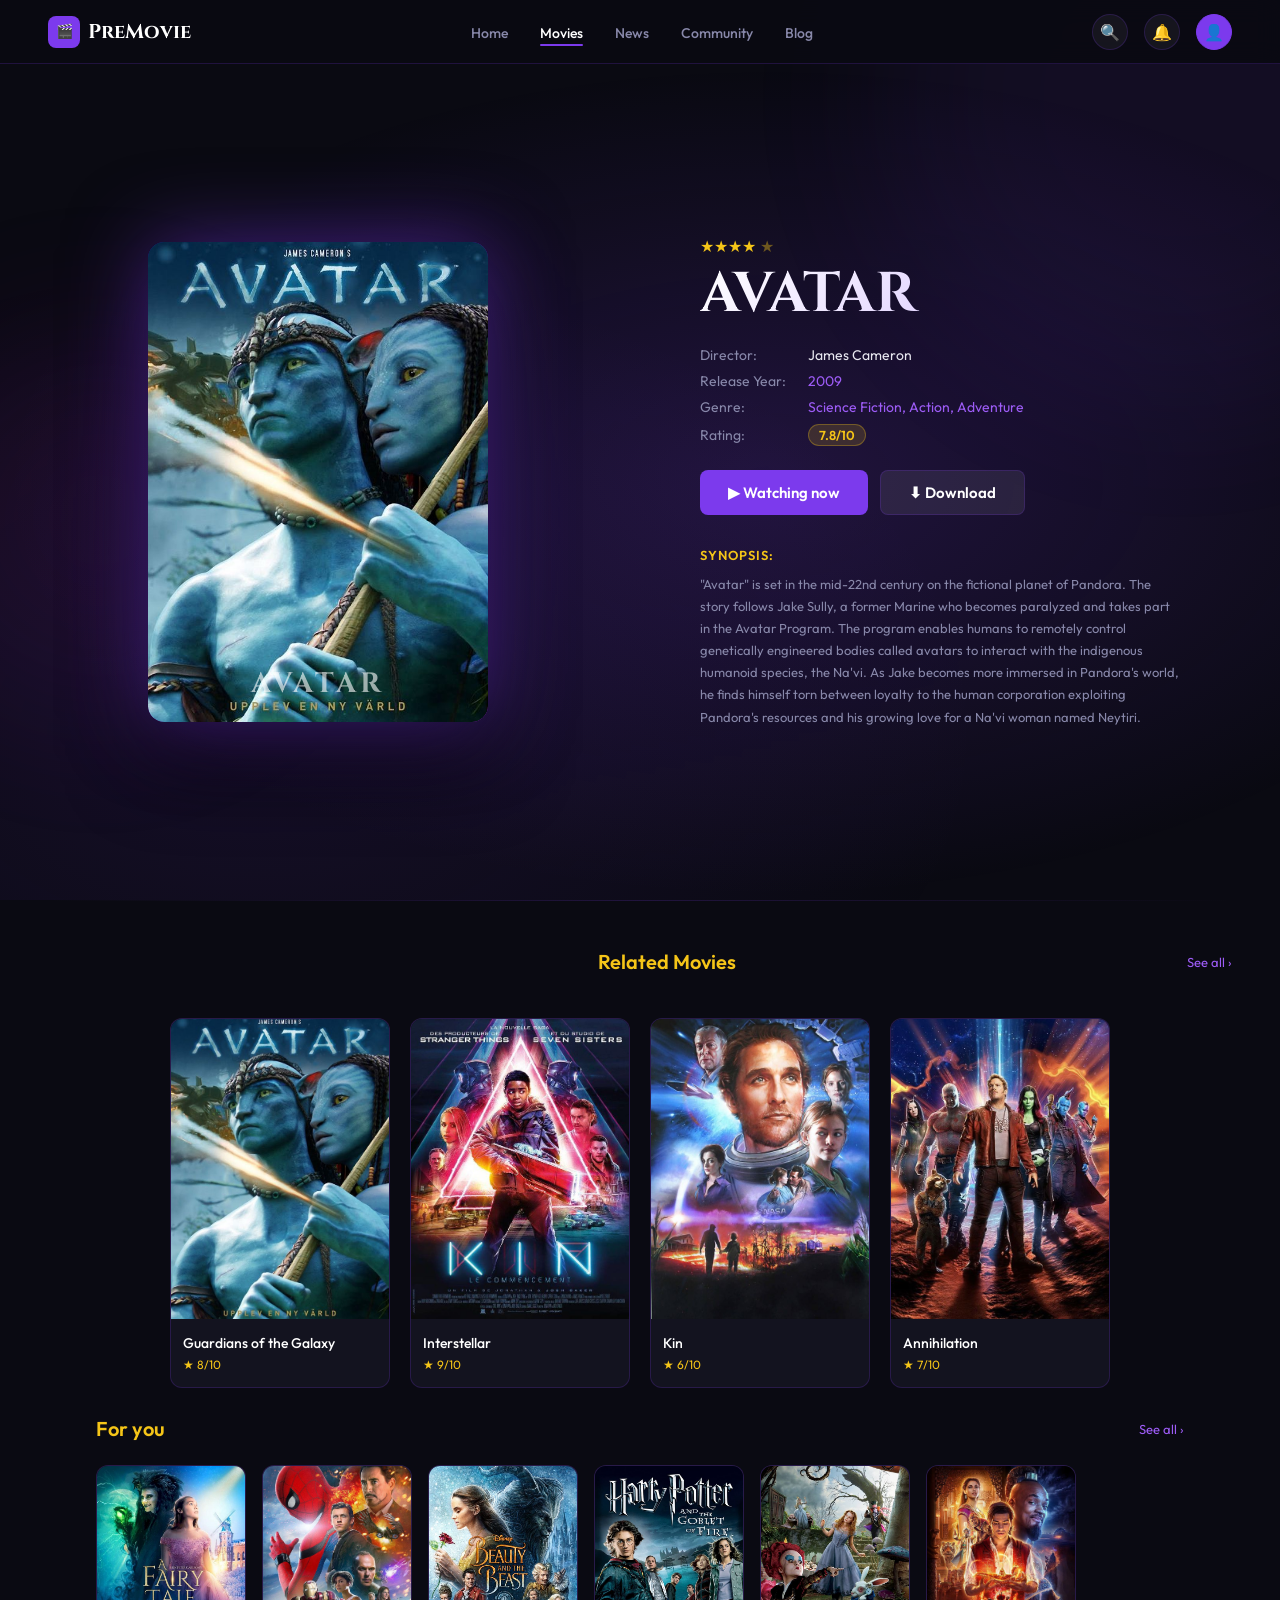
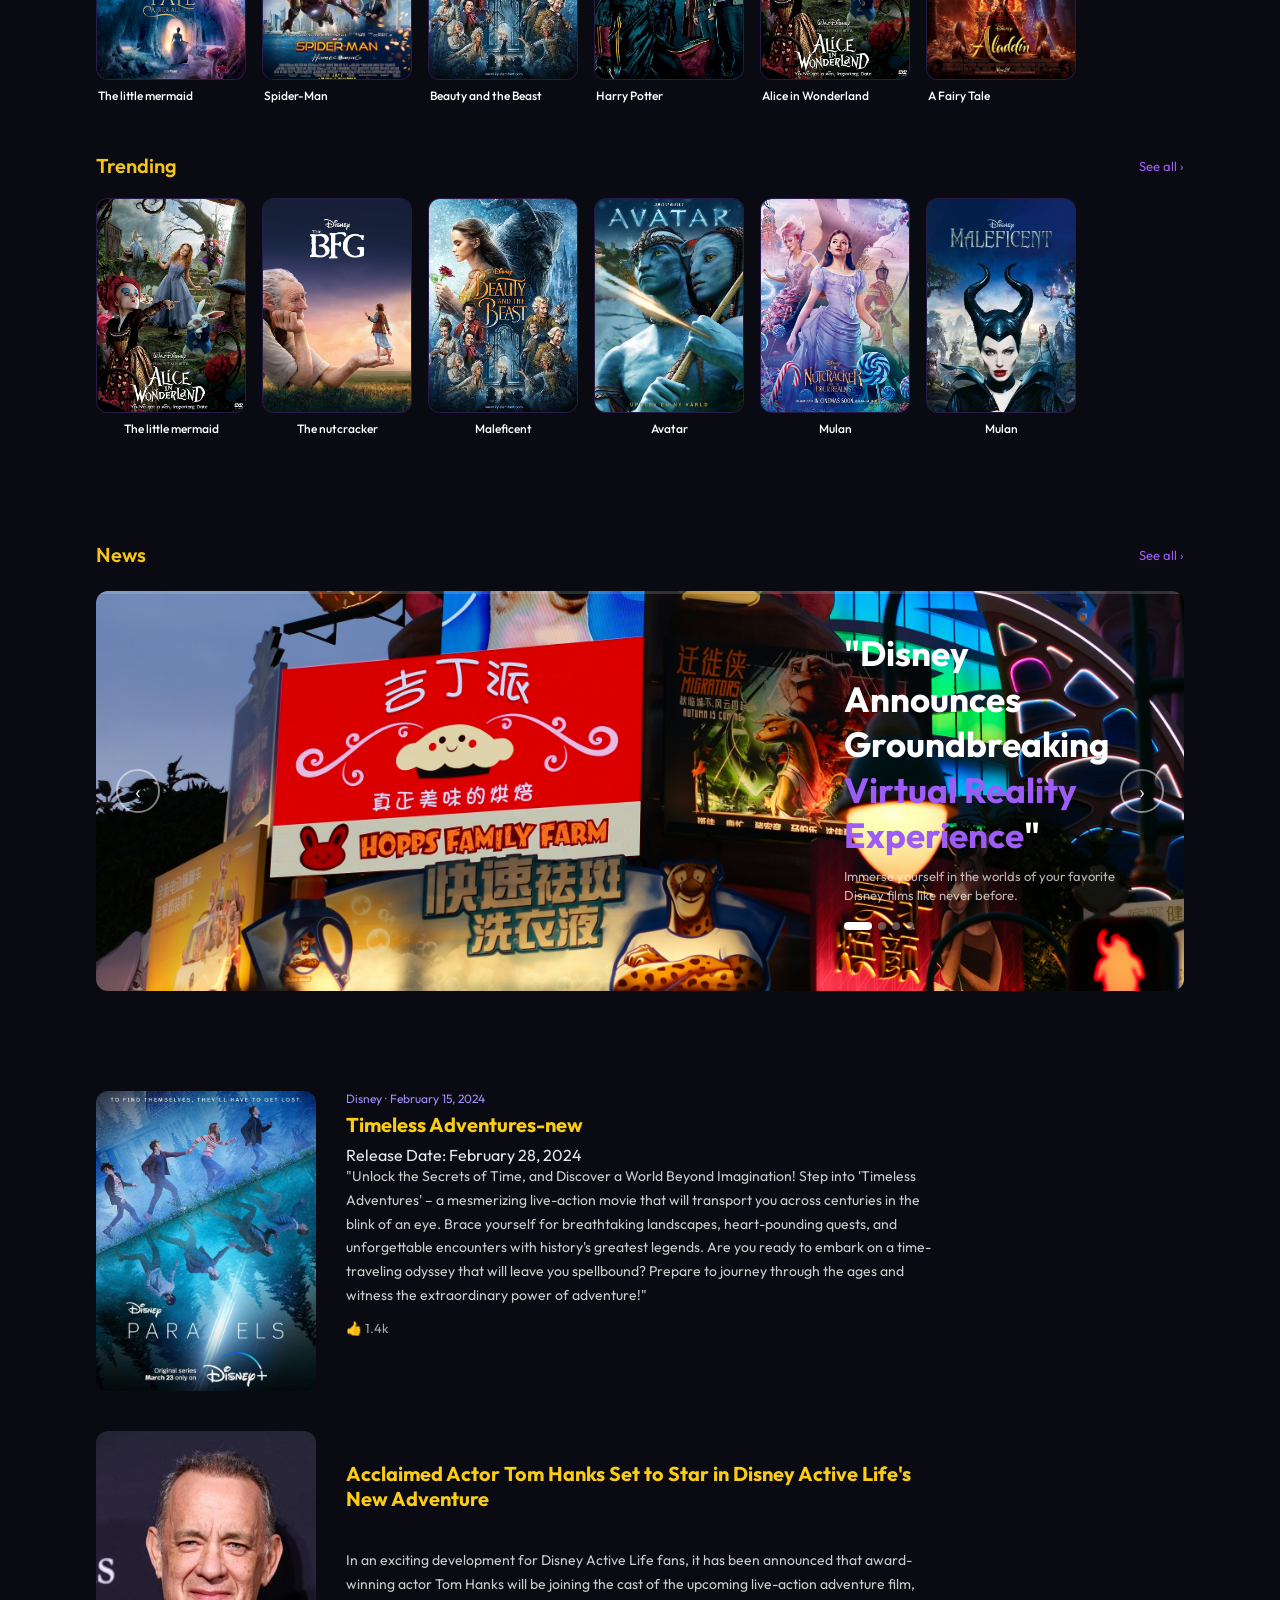
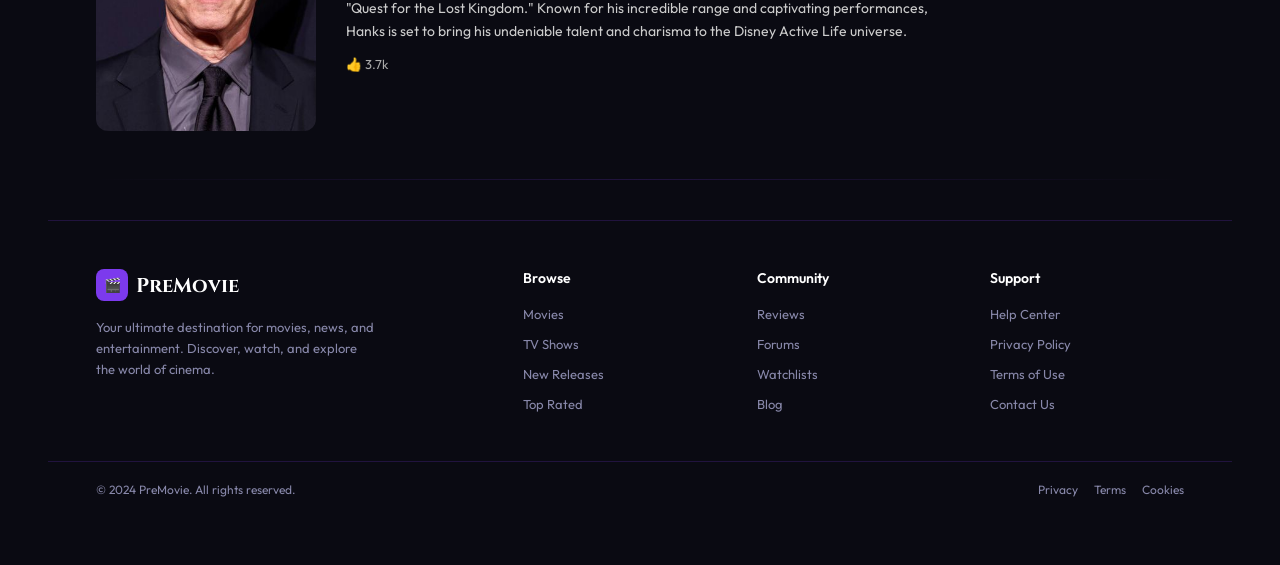
==== index.html @ 72726ec7 "Add files via upload" ====
<!DOCTYPE html>
<html lang="en" dir="ltr">
<head>
    <meta charset="UTF-8">
    <meta name="viewport" content="width=device-width, initial-scale=1.0">
    <title>PreMovie</title>
    <link href="https://fonts.googleapis.com/css2?family=Cinzel:wght@400;600;700&family=Outfit:wght@300;400;500;600;700&display=swap" rel="stylesheet">
    <link rel="stylesheet" href="style.css">
    <link rel="stylesheet" href="movies-features.css">
    <link rel="stylesheet" href="news-slider.css">
</head>
<body>

<div class="bg-orb orb1"></div>
<div class="bg-orb orb2"></div>

<nav>
  <div class="nav-logo">
    <span>🎬</span> PreMovie
  </div>
  <ul class="nav-links">
    <li><a href="home.html">Home</a></li>
    <li><a href="#movies" class="active">Movies</a></li>
    <li><a href="#news">News</a></li>
    <li><a href="feedback.html">Community</a></li>
    <li><a href="analysis.html">Blog</a></li>
  </ul>
  <div class="nav-right">
    <div class="nav-icon">🔍</div>
    <div class="nav-icon">🔔</div>
    <div class="nav-icon" style="background: var(--purple); border-color: var(--purple);">👤</div>
  </div>
</nav>

<section class="hero fade-in" style="position:relative;z-index:1;">
  <div class="hero-poster">
    <div class="hero-poster-placeholder c1"><img src="img/9ab50a8d55f47ab21dbba4a57253d86739e1adcd.png" alt=""></div>
  </div>
  <div class="hero-info">
    <div class="hero-badge">
      <span class="star">★★★★</span><span class="star" style="opacity:0.4">★</span>
    </div>
    <h1 class="hero-title">AVATAR</h1>
    <div class="hero-meta">
      <div class="meta-row">
        <span class="meta-label">Director:</span>
        <span class="meta-value">James Cameron</span>
      </div>
      <div class="meta-row">
        <span class="meta-label">Release Year:</span>
        <span class="meta-value purple">2009</span>
      </div>
      <div class="meta-row">
        <span class="meta-label">Genre:</span>
        <span class="meta-value purple">Science Fiction, Action, Adventure</span>
      </div>
      <div class="meta-row">
        <span class="meta-label">Rating:</span>
        <span class="rating-badge">7.8/10</span>
      </div>
    </div>
    <div class="hero-btns">
      <button class="btn-primary">▶ Watching now</button>
      <button class="btn-secondary">⬇ Download</button>
    </div>
    <div class="synopsis-title">Synopsis:</div>
    <p class="synopsis-text">
      "Avatar" is set in the mid-22nd century on the fictional planet of Pandora. The story follows Jake Sully, a former Marine who becomes paralyzed and takes part in the Avatar Program. The program enables humans to remotely control genetically engineered bodies called avatars to interact with the indigenous humanoid species, the Na'vi. As Jake becomes more immersed in Pandora's world, he finds himself torn between loyalty to the human corporation exploiting Pandora's resources and his growing love for a Na'vi woman named Neytiri.
    </p>
  </div>
</section>

<div class="divider"></div>

<section>
  <div class="section-header">
    <span id="Related-Movies" class="section-title">Related Movies </span>
    <button class="section-more">See all ›</button>
  </div>
  <div class="related-grid">
    <div class="related-card">
      <div class="related-img"><img src="img/9ab50a8d55f47ab21dbba4a57253d86739e1adcd.png" alt="Guardians of the Galaxy"></div>
      <div class="related-info">
        <div class="related-title">Guardians of the Galaxy</div>
        <div class="related-rating">★ 8/10</div>
      </div>
    </div>
    <div class="related-card">
      <div class="related-img"><img src="img/5dd7d179c4892613f6f14f33fafb517d236cbc04.png" alt="Interstellar"></div>
      <div class="related-info">
        <div class="related-title">Interstellar</div>
        <div class="related-rating">★ 9/10</div>
      </div>
    </div>
    <div class="related-card">
      <div class="related-img"><img src="img/c1ec2921121d1d8e1489015a8e46f947be843d3f.png" alt="Kin"></div>
      <div class="related-info">
        <div class="related-title">Kin</div>
        <div class="related-rating">★ 6/10</div>
      </div>
    </div>
    <div class="related-card">
      <div class="related-img"><img src="img/f1bf13e0f73c4224011c5583d823ed44a7f5cdeb.png" alt="Annihilation"></div>
      <div class="related-info">
        <div class="related-title">Annihilation</div>
        <div class="related-rating">★ 7/10</div>
      </div>
    </div>
  </div>
  <section class="browse-section">
  <div class="section-header">
    <span class="section-title">For you</span>
    <button class="section-more">See all ›</button>
  </div>
  <div class="browse-scroll">
    <div class="browse-card">
      <div class="browse-card-img"><img src="img/1.png" alt="Aladdin"><button class="heart-btn">♡</button></div>
      <div class="browse-card-title">The little mermaid</div>
    </div>
    <div class="browse-card">
      <div class="browse-card-img"><img src="img/Spider-Man.png" alt="Spider-Man"><button class="heart-btn">♡</button></div>
      <div class="browse-card-title">Spider-Man</div>
    </div>
    <div class="browse-card">
      <div class="browse-card-img"><img src="img/8d07d74cfd17aa25ae8be3e7f942c3ca4953ad0a.png" alt="Beauty and the Beast"><button class="heart-btn">♡</button></div>
      <div class="browse-card-title">Beauty and the Beast</div>
    </div>
    <div class="browse-card">
      <div class="browse-card-img"><img src="img/Harry Potter.png" alt="Harry Potter"><button class="heart-btn">♡</button></div>
      <div class="browse-card-title">Harry Potter</div>
    </div>
    <div class="browse-card">
      <div class="browse-card-img"><img src="img/71aecd0272cf986ed2eb479b741e0f4abe1e6d1c.png" alt="Alice in Wonderland"><button class="heart-btn">♡</button></div>
      <div class="browse-card-title">Alice in Wonderland</div>
    </div>
    <div class="browse-card">
      <div class="browse-card-img"><img src="img/5.png" alt="A Fairy Tale"><button class="heart-btn">♡</button></div>
      <div class="browse-card-title">A Fairy Tale</div>
    </div>
  </div>
</section>

<!-- ===== TRENDING ===== -->
<section class="trending-section">
  <div class="trending-header">
    <h2 class="section-title">Trending</h2>
    <button class="section-more">See all ›</button>
  </div>
  <div class="movies-grid">
    <div class="movie-card">
      <div class="movie-card-img"><img src="img/71aecd0272cf986ed2eb479b741e0f4abe1e6d1c.png" alt=""><button class="heart-btn">♡</button></div>
      <div class="movie-card-title">The little mermaid</div>
    </div>
    <div class="movie-card">
      <div class="movie-card-img"><img src="img/2.png" alt=""><button class="heart-btn">♡</button></div>
      <div class="movie-card-title">The nutcracker</div>
    </div>
    <div class="movie-card">
      <div class="movie-card-img"><img src="img/8d07d74cfd17aa25ae8be3e7f942c3ca4953ad0a.png" alt=""><button class="heart-btn">♡</button></div>
      <div class="movie-card-title">Maleficent</div>
    </div>
    <div class="movie-card">
      <div class="movie-card-img"><img src="img/9ab50a8d55f47ab21dbba4a57253d86739e1adcd.png" alt=""><button class="heart-btn">♡</button></div>
      <div class="movie-card-title">Avatar</div>
    </div>
    <div class="movie-card">
      <div class="movie-card-img"><img src="img/3.png" alt=""><button class="heart-btn">♡</button></div>
      <div class="movie-card-title">Mulan</div>
    </div>
     <div class="movie-card">
      <div class="movie-card-img"><img src="img/4.png" alt=""><button class="heart-btn">♡</button></div>
      <div class="movie-card-title">Mulan</div>
    </div>
  </div>
</section>


<section id="news">
  <div class="section-header">
    <span class="section-title">News</span>
    <button class="section-more">See all ›</button>
  </div>

  <div class="news-hero">
    <div class="news-hero-bg"><img src="img/121.jpg" alt=""></div>
    <div class="news-hero-content">
      <h2>"Disney Announces Groundbreaking <span>Virtual Reality Experience</span>"</h2>
      <p style="font-size:13px;color:rgba(255,255,255,0.7);line-height:1.5;">Immerse yourself in the worlds of your favorite Disney films like never before.</p>
      <div class="news-dots">
        <div class="dot active"></div>
        <div class="dot"></div>
        <div class="dot"></div>
        <div class="dot"></div>
      </div>
    </div>
    <div class="news-arrow">›</div>
  </div>
  

<div class="news-list">

  <div class="news-item">
    <div class="news-thumb">
      <img src="img/4.4.png" alt="">
    </div>

    <div class="news-content">
      <div class="news-tag">Disney · February 15, 2024</div>
      <div class="news-title yellow">Timeless Adventures-new</div>
      <div class="news-date">Release Date: February 28, 2024</div>

      <p class="news-excerpt">
"Unlock the Secrets of Time, and Discover a World Beyond Imagination! Step into 'Timeless Adventures' – a mesmerizing live-action movie that will transport you across centuries in the blink of an eye. Brace yourself for breathtaking landscapes, heart-pounding quests, and unforgettable encounters with history's greatest legends. Are you ready to embark on a time-traveling odyssey that will leave you spellbound? Prepare to journey through the ages and witness the extraordinary power of adventure!"
      </p>

      <div class="news-likes">👍 1.4k</div>
    </div>
  </div>

  <div class="news-item">
    <div class="news-thumb">
      <img src="img/5.5.png" alt="">
    </div>
    <div class="ps">
    <div class="news-content">
      <div class="news-title yellow">
        Acclaimed Actor Tom Hanks Set to Star in Disney Active Life's New Adventure
      </div>
      <div id="new1">
              <p class="news-excerpt">
In an exciting development for Disney Active Life fans, it has been announced that award-winning actor Tom Hanks will be joining the cast of the upcoming live-action adventure film, "Quest for the Lost Kingdom." Known for his incredible range and captivating performances, Hanks is set to bring his undeniable talent and charisma to the Disney Active Life universe.      </p>

      <div class="news-likes">👍 3.7k</div>

      </div>

    </div>
    </div>

  </div>

</div>
</section>

<div class="divider"></div>

<footer>
  <div class="footer-brand">
    <div class="nav-logo">
      <span>🎬</span> PreMovie
    </div>
    <p>Your ultimate destination for movies, news, and entertainment. Discover, watch, and explore the world of cinema.</p>
  </div>
  <div class="footer-col">
    <h4>Browse</h4>
    <ul>
      <li><a href="#">Movies</a></li>
      <li><a href="#">TV Shows</a></li>
      <li><a href="#">New Releases</a></li>
      <li><a href="#">Top Rated</a></li>
    </ul>
  </div>
  <div class="footer-col">
    <h4>Community</h4>
    <ul>
      <li><a href="#">Reviews</a></li>
      <li><a href="#">Forums</a></li>
      <li><a href="#">Watchlists</a></li>
      <li><a href="#">Blog</a></li>
    </ul>
  </div>
  <div class="footer-col">
    <h4>Support</h4>
    <ul>
      <li><a href="#">Help Center</a></li>
      <li><a href="#">Privacy Policy</a></li>
      <li><a href="#">Terms of Use</a></li>
      <li><a href="#">Contact Us</a></li>
    </ul>
  </div>
</footer>

<div class="footer-bottom">
  <span>© 2024 PreMovie. All rights reserved.</span>
  <span style="display:flex;gap:16px;">
    <a href="#" style="color:var(--text-muted);text-decoration:none;">Privacy</a>
    <a href="#" style="color:var(--text-muted);text-decoration:none;">Terms</a>
    <a href="#" style="color:var(--text-muted);text-decoration:none;">Cookies</a>
  </span>
</div>

<script src="movies-features.js"></script>
<script src="news-slider.js"></script>
</body>
</html>
---- style.css ----
:root {

    --bg-dark: #0a0a12;

    --bg-card: #13131f;

    --bg-nav: rgba(10,10,18,0.95);

    --purple: #7c3aed;

    --purple-light: #9d5cf6;

    --purple-glow: rgba(124,58,237,0.3);

    --yellow: #f5c518;

    --text: #e8e8f0;

    --text-muted: #8888aa;

    --border: rgba(124,58,237,0.2);

  }



  * { margin: 0; padding: 0; box-sizing: border-box; }



  body {

    background: var(--bg-dark);

    color: var(--text);

    font-family: 'Outfit', sans-serif;

    overflow-x: hidden;

  }





  /* ===== SCROLLBAR ===== */

  ::-webkit-scrollbar { width: 5px; }

  ::-webkit-scrollbar-track { background: var(--bg-dark); }

  ::-webkit-scrollbar-thumb { background: var(--purple); border-radius: 10px; }



  /* ===== NAV ===== */

  nav {

    position: fixed; top: 0; width: 100%; z-index: 100;

    background: var(--bg-nav);

    border-bottom: 1px solid var(--border);

    backdrop-filter: blur(12px);

    padding: 0 48px;

    height: 64px;

    display: flex; align-items: center; justify-content: space-between;

  }



  .nav-logo {

    display: flex; align-items: center; gap: 8px;

    font-family: 'Cinzel', serif;

    font-size: 20px; font-weight: 700;

    color: #fff;

  }



  .nav-logo span {

    width: 32px; height: 32px; background: var(--purple);

    border-radius: 8px; display: flex; align-items: center; justify-content: center;

    font-size: 14px;

  }



  .nav-links {

    display: flex; gap: 32px; list-style: none;

  }



  .nav-links a {

    text-decoration: none; color: var(--text-muted);

    font-size: 14px; font-weight: 500;

    transition: color 0.2s;

  }



  .nav-links a:hover, .nav-links a.active { color: #fff; }

  .nav-links a.active { position: relative; }

  .nav-links a.active::after {

    content: ''; position: absolute; bottom: -4px; left: 0; right: 0;

    height: 2px; background: var(--purple); border-radius: 2px;

  }



  .nav-right {

    display: flex; align-items: center; gap: 16px;

  }



  .nav-icon {

    width: 36px; height: 36px; background: rgba(255,255,255,0.05);

    border-radius: 50%; display: flex; align-items: center; justify-content: center;

    cursor: pointer; transition: background 0.2s;

    border: 1px solid var(--border);

  }



  .nav-icon:hover { background: var(--purple-glow); }



  /* ===== HERO ===== */

  .hero {

    margin-top: 64px;

    min-height: calc(100vh - 64px);

    display: grid; grid-template-columns: 1fr 1fr;

    gap: 0; position: relative; overflow: hidden;

    align-items: center;

    padding: 60px 48px;

  }



  .hero::before {

    content: '';

    position: absolute; inset: 0;

    background: radial-gradient(ellipse at 60% 50%, rgba(124,58,237,0.2) 0%, transparent 70%),

                radial-gradient(ellipse at 20% 80%, rgba(124,58,237,0.1) 0%, transparent 50%);

    pointer-events: none;

  }



  .hero-poster {

    position: relative; z-index: 1;

  }



  .hero-poster img {

    width: 340px; height: 480px; object-fit: cover;

    border-radius: 16px;

    box-shadow: 0 0 80px rgba(124,58,237,0.5), 0 40px 80px rgba(0,0,0,0.8);

    display: block;

  }



  .hero-poster-placeholder {

    width: 340px; height: 480px;

    background: linear-gradient(135deg, #1a0a3e 0%, #2d1b69 50%, #1a0a3e 100%);

    border-radius: 16px;

    box-shadow: 0 0 80px rgba(124,58,237,0.5), 0 40px 80px rgba(0,0,0,0.8);

    display: flex; align-items: center; justify-content: center;

    font-size: 80px; color: rgba(255,255,255,0.1);

    position: relative; overflow: hidden;
    left: 100px;


  }



  .hero-poster-placeholder::after {

    content: 'AVATAR';

    position: absolute; bottom: 20px; left: 0; right: 0;

    text-align: center; font-family: 'Cinzel', serif;

    font-size: 28px; font-weight: 700; color: rgba(255,255,255,0.6);

    letter-spacing: 4px;

  }



  .hero-info {

    position: relative; z-index: 1;

    padding-left: 60px;

  }



  .hero-badge {

    display: flex; align-items: center; gap: 4px;

    margin-bottom: 8px;

  }



  .star { color: var(--yellow); font-size: 16px; }



  .hero-title {

    font-family: 'Cinzel', serif;

    font-size: 56px; font-weight: 700;

    line-height: 1.1; margin-bottom: 20px;

    background: linear-gradient(135deg, #fff 0%, #c4a8ff 100%);

    -webkit-background-clip: text; -webkit-text-fill-color: transparent;

  }



  .hero-meta {

    display: flex; flex-direction: column; gap: 8px;

    margin-bottom: 24px;

  }



  .meta-row {

    display: flex; gap: 8px; align-items: center;

    font-size: 14px;

  }



  .meta-label { color: var(--text-muted); min-width: 100px; }

  .meta-value { color: var(--text); }

  .meta-value.purple { color: var(--purple-light); }



  .rating-badge {

    background: rgba(245,197,24,0.15);

    border: 1px solid rgba(245,197,24,0.3);

    color: var(--yellow);

    padding: 2px 10px; border-radius: 20px;

    font-size: 13px; font-weight: 600;

  }



  .hero-btns {

    display: flex; gap: 12px; margin-bottom: 32px;

  }



  .btn-primary {

    background: var(--purple);

    color: #fff; border: none;

    padding: 12px 28px; border-radius: 8px;

    font-family: 'Outfit', sans-serif;

    font-size: 15px; font-weight: 600;

    cursor: pointer; transition: all 0.3s;

    display: flex; align-items: center; gap: 8px;

  }



  .btn-primary:hover {

    background: var(--purple-light);

    box-shadow: 0 0 24px var(--purple-glow);

    transform: translateY(-2px);

  }



  .btn-secondary {

    background: rgba(255,255,255,0.08);

    color: #fff; border: 1px solid var(--border);

    padding: 12px 28px; border-radius: 8px;

    font-family: 'Outfit', sans-serif;

    font-size: 15px; font-weight: 600;

    cursor: pointer; transition: all 0.3s;

  }



  .btn-secondary:hover {

    background: rgba(124,58,237,0.2);

    border-color: var(--purple);

  }



  .synopsis-title {

    font-size: 13px; font-weight: 600;

    color: var(--yellow);

    text-transform: uppercase; letter-spacing: 1px;

    margin-bottom: 10px;

  }



  .synopsis-text {

    font-size: 13px; line-height: 1.7;

    color: var(--text-muted); max-width: 480px;

  }



  /* ===== SECTION ===== */

  section {

    padding: 48px 48px;

  }

.related-img {

    width: 100%;

    height: 250px; /* زدنا الارتفاع لتظهر الصور بشكل أوضح */

    overflow: hidden;

    display: flex;

    align-items: center;

    justify-content: center;

}

.related-grid {

    display: flex;

    justify-content: space-evenly; /* بوزع المسافات بالتساوي بين الصور وعلى الأطراف */

    gap: 20px; 

    flex-wrap: wrap;

}



.related-img img {

    width: 100%;

    height: 100%;

    object-fit: cover; 

    object-position: center; /* ليتم التركيز على منتصف الصورة */

}

  .section-header {

    display: flex; justify-content: space-between; align-items: center;

    margin-bottom: 24px;

  }
.ps{
  margin-top: 30px;
}


  .section-title {

    font-size: 20px; font-weight: 600; color:var(--yellow);
   

  }

#Related-Movies{
  position: relative;
  left: 550px;
}

  .section-more {

    color: var(--purple-light); font-size: 13px;

    cursor: pointer; display: flex; align-items: center; gap: 4px;

    background: none; border: none; font-family: 'Outfit', sans-serif;

  }



  .section-more:hover { color: #fff; }



  /* ===== MOVIE CARDS GRID ===== */

  .movies-grid {

    display: flex; gap: 16px; overflow-x: auto;

    padding-bottom: 12px; scroll-behavior: smooth;

  }
  .movies-grid {
  display: flex;
  gap: 20px;
  overflow-x: auto;
  padding-bottom: 10px;
  scroll-behavior: smooth;
}

.movies-grid::-webkit-scrollbar {
  height: 4px;
}

.movies-grid::-webkit-scrollbar-thumb {
  background: var(--purple);
  border-radius: 10px;
}

.movie-card {
  flex: 0 0 160px;
}

.movie-card-title {
  margin-top: 6px;
  font-size: 13px;
  color: #fff;
  text-align: center;
}



  .movies-grid::-webkit-scrollbar { height: 3px; }



  .movie-card {

    flex: 0 0 160px;

    cursor: pointer; transition: transform 0.3s;

    position: relative;

  }



  .movie-card:hover { transform: translateY(-8px) scale(1.03); }



  .movie-card-img {

    width: 160px; height: 220px;

    border-radius: 12px; overflow: hidden;

    position: relative; margin-bottom: 10px;

  }



  .movie-card-img img {

    width: 100%; height: 100%; object-fit: cover;

    transition: transform 0.4s;

  }



  .movie-card:hover .movie-card-img img { transform: scale(1.08); }



  .movie-card-placeholder {

    width: 100%; height: 100%;

    display: flex; align-items: center; justify-content: center;

    font-size: 40px;

    position: relative;

  }



  .card-overlay {

    position: absolute; bottom: 0; left: 0; right: 0;

    background: linear-gradient(transparent, rgba(0,0,0,0.9));

    padding: 24px 10px 10px;

  }



  .card-rating {

    display: flex; align-items: center; gap: 4px;

    font-size: 11px; color: var(--yellow);

  }



  .movie-card-title {

    font-size: 13px; font-weight: 500; color: #fff;

    white-space: nowrap; overflow: hidden; text-overflow: ellipsis;

  }



  .movie-card-genre {

    font-size: 11px; color: var(--text-muted);

    margin-top: 2px;

  }



  .heart-btn {

    position: absolute; top: 8px; right: 8px;

    width: 28px; height: 28px;

    background: rgba(0,0,0,0.6); border: none;

    border-radius: 50%; display: flex; align-items: center; justify-content: center;

    cursor: pointer; font-size: 12px;

    opacity: 0; transition: opacity 0.2s;

  }



  .movie-card:hover .heart-btn { opacity: 1; }



  /* ===== RELATED ===== */

 

.related-grid {

    display: flex; justify-content: center; gap: 20px; flex-wrap: wrap; padding: 20px 0;

}
#new1{
  position: relative;
  top:30px;
}


.related-card {

    flex: 0 0 220px; background: var(--bg-card); border-radius: 12px;

    overflow: hidden; border: 1px solid var(--border); cursor: pointer; transition: all 0.3s ease;

}



.related-card:hover {

    border-color: var(--purple); transform: translateY(-5px);

    box-shadow: 0 10px 20px rgba(0,0,0,0.5);

}



.related-img { width: 100%; height: 300px; overflow: hidden; position: relative; }

.related-img img { width: 100%; height: 100%; object-fit: cover; object-position: center; }



.related-info { padding: 15px 12px; }

.related-title { font-size: 14px; font-weight: 500; color: #fff; margin-bottom: 5px; overflow: hidden; text-overflow: ellipsis; white-space: nowrap; }

.related-rating { font-size: 12px; color: var(--yellow); display: flex; align-items: center; gap: 4px; }

  /* ===== NEWS SECTION ===== */
.news-hero {
  position: relative;
  width: 100%;
  height: 400px;
  overflow: hidden;
  border-radius: 12px;
}

/* 🔥 الخلفية */
.news-hero-bg {
  position: absolute;
  inset: 0;
  z-index: 0;
}

.news-hero-bg img {
  width: 100%;
  height: 100%;
  object-fit: cover;
  object-position: center;
  display: block;
}


.news-hero::after {
  content: "";
  position: absolute;
  inset: 0;
  z-index: 1;
  background: linear-gradient(
    to top,
    rgba(0,0,0,0.8), 
    rgba(0,0,0,0.5),  
    rgba(0,0,0,0.2)    
  );
}


.news-hero-content {
  position: relative;
  z-index: 2;
  padding: 40px;
  margin-left: auto;
  max-width: 380px;
}

.news-hero-content h2 {
  font-size: 35px;
  font-weight: 700;
  line-height: 1.3;
  color: #fff;
  margin-bottom: 8px;
}

.news-hero-content h2 span {
  color: var(--yellow);
}

/* 🔥 النقاط */
.news-dots {
  display: flex;
  gap: 6px;
  margin-top: 16px;
}
.news-list {
  display: flex;
  flex-direction: column;
  gap: 40px;
  margin-top: 100px;
}

/* 🔥 الكرت */
.news-item {
  display: flex;
  gap: 30px;
  align-items: flex-start;
}

/* 🔥 الصورة (كبيرة وواضحة) */
.news-thumb {
  width: 220px;   /* 👈 كبرناها */
  height: 300px;  /* 👈 طول مثل البوستر */
  border-radius: 12px;
  overflow: hidden;
  flex-shrink: 0;
  position: relative;
}

.news-thumb img {
  width: 100%;
  height: 100%;
  object-fit: cover;
  transition: 0.4s;
}

/* 🔥 تأثير احترافي */
.news-thumb:hover img {
  transform: scale(1.05);
}

/* 🔥 المحتوى */
.news-content {
  flex: 1;
  max-width: 600px;
  position: relative;
 
}

/* 🔥 العنوان */
.news-title {
  font-size: 20px;
  font-weight: 700;
  color: #facc15; /* أصفر */
  margin-bottom: 8px;
}

/* 🔥 التاريخ */
.news-tag {
  font-size: 12px;
  color: #a78bfa;
  margin-bottom: 6px;
}

/* 🔥 الوصف */
.news-excerpt {
  font-size: 14px;
  color: #ccc;
  line-height: 1.7;
  margin-bottom: 12px;
}

/* 🔥 اللايك */
.news-likes {
  font-size: 13px;
  color: #aaa;
}

/* 🔥 Responsive */
@media (max-width: 768px) {
  .news-item {
    flex-direction: column;
  }

  .news-thumb {
    width: 100%;
    height: 250px;
  }
}
.dot {
  width: 8px;
  height: 8px;
  border-radius: 50%;
  background: rgba(255,255,255,0.3);
}

.dot.active {
  background: #fff;
  width: 24px;
  border-radius: 4px;
}


.news-arrow {
  position: absolute;
  right: 20px;
  top: 50%;
  transform: translateY(-50%);
  width: 44px;
  height: 44px;
  border: 2px solid rgba(255,255,255,0.5);
  border-radius: 50%;
  display: flex;
  align-items: center;
  justify-content: center;
  cursor: pointer;
  color: #fff;
  font-size: 18px;
  transition: all 0.3s;
  z-index: 2;
}

.news-arrow:hover {
  background: rgba(255,255,255,0.2);
}

  /* ===== DIVIDER ===== */

  .divider {

    height: 1px;

    background: linear-gradient(90deg, transparent, var(--border), transparent);

    margin: 0 48px;

  }



  /* ===== FOOTER ===== */

  footer {

    padding: 48px; border-top: 1px solid var(--border);

    display: grid; grid-template-columns: 2fr 1fr 1fr 1fr;

    gap: 40px; margin-top: 40px;

  }



  .footer-brand .nav-logo { margin-bottom: 16px; }

  .footer-brand p { font-size: 13px; color: var(--text-muted); line-height: 1.6; max-width: 280px; }



  .footer-col h4 { font-size: 14px; font-weight: 600; margin-bottom: 16px; color: #fff; }

  .footer-col ul { list-style: none; display: flex; flex-direction: column; gap: 10px; }

  .footer-col li a { text-decoration: none; color: var(--text-muted); font-size: 13px; transition: color 0.2s; }

  .footer-col li a:hover { color: var(--purple-light); }



  .footer-bottom {

    padding: 20px 48px;

    border-top: 1px solid var(--border);

    display: flex; justify-content: space-between; align-items: center;

    font-size: 12px; color: var(--text-muted);

  }



  /* ===== BG EFFECTS ===== */

  .bg-orb {

    position: fixed; pointer-events: none; z-index: 0;

    border-radius: 50%; filter: blur(80px); opacity: 0.08;

  }



  .orb1 {

    width: 600px; height: 600px;

    background: var(--purple);

    top: -200px; right: -200px;

    animation: float 8s ease-in-out infinite;

  }



  .orb2 {

    width: 400px; height: 400px;

    background: #c026d3;

    bottom: 20%; left: -100px;

    animation: float 10s ease-in-out infinite reverse;

  }



  @keyframes float {

    0%, 100% { transform: translateY(0) scale(1); }

    50% { transform: translateY(-30px) scale(1.05); }

  }



  /* ===== RESPONSIVE ===== */

  @media (max-width: 900px) {

    .hero { grid-template-columns: 1fr; padding: 40px 24px; }

    .hero-info { padding-left: 0; margin-top: 32px; }

    .hero-title { font-size: 36px; }

    nav { padding: 0 24px; }

    .nav-links { display: none; }

    section { padding: 40px 24px; }

    footer { grid-template-columns: 1fr 1fr; padding: 40px 24px; }

    .footer-bottom { padding: 20px 24px; }

    .divider { margin: 0 24px; }

  }



  /* ===== COLORS FOR PLACEHOLDERS ===== */

  .c1 { background: linear-gradient(135deg, #1a237e, #7b1fa2); }

  .c2 { background: linear-gradient(135deg, #1b5e20, #2e7d32); }

  .c3 { background: linear-gradient(135deg, #b71c1c, #c62828); }

  .c4 { background: linear-gradient(135deg, #e65100, #ef6c00); }

  .c5 { background: linear-gradient(135deg, #004d40, #00695c); }

  .c6 { background: linear-gradient(135deg, #311b92, #4527a0); }

  .c7 { background: linear-gradient(135deg, #880e4f, #ad1457); }

  .c8 { background: linear-gradient(135deg, #0d47a1, #1565c0); }

  .cn1 { background: linear-gradient(135deg, #37474f, #546e7a); }

  .cn2 { background: linear-gradient(135deg, #4a148c, #6a1b9a); }



  /* fade in */

  .fade-in {

    opacity: 0; transform: translateY(20px);

    animation: fadeIn 0.6s ease forwards;

  }

  @keyframes fadeIn {

    to { opacity: 1; transform: translateY(0); }

  }

  .delay-1 { animation-delay: 0.1s; }

  .delay-2 { animation-delay: 0.2s; }

  .delay-3 { animation-delay: 0.3s; }

/* ============================================
   ADDITIONS: Browse sections (Popular / For You)
   + Trending + hero poster img fix
   ============================================ */

/* Hero poster image inside placeholder */
.hero-poster-placeholder img {
  width: 100%;
  height: 100%;
  object-fit: cover;
  border-radius: 16px;
  display: block;
}

/* ===== BROWSE SECTION (Popular / For you) ===== */
.browse-section {
  padding: 8px 48px 32px;
}

.browse-scroll {
  display: flex;
  gap: 16px;
  overflow-x: auto;
  padding-bottom: 10px;
  scrollbar-width: thin;
  scrollbar-color: var(--purple) transparent;
}

.browse-scroll::-webkit-scrollbar { height: 4px; }
.browse-scroll::-webkit-scrollbar-thumb {
  background: var(--purple);
  border-radius: 4px;
}

.browse-card {
  flex: 0 0 150px;
  cursor: pointer;
  transition: transform 0.3s;
}

.browse-card:hover { transform: translateY(-6px); }

.browse-card-img {
  width: 150px;
  height: 215px;
  border-radius: 12px;
  overflow: hidden;
  position: relative;
  margin-bottom: 8px;
  background: var(--bg-card);
  border: 1px solid var(--border);
}

.browse-card-img img {
  width: 100%;
  height: 100%;
  object-fit: cover;
  transition: transform 0.4s;
}

.browse-card:hover .browse-card-img img { transform: scale(1.08); }

.browse-card-img .heart-btn {
  position: absolute;
  top: 8px; right: 8px;
  width: 28px; height: 28px;
  background: rgba(0,0,0,0.6);
  border: none;
  border-radius: 50%;
  display: flex; align-items: center; justify-content: center;
  cursor: pointer; font-size: 12px; color: #fff;
  opacity: 0; transition: opacity 0.2s;
}

.browse-card:hover .heart-btn { opacity: 1; }

.browse-card-title {
  font-size: 12px;
  font-weight: 500;
  color: #fff;
  white-space: nowrap;
  overflow: hidden;
  text-overflow: ellipsis;
  padding: 0 2px;
}

/* ===== TRENDING SECTION ===== */
.trending-section {
  padding: 8px 48px 48px;
}

.trending-header {
  display: flex;
  justify-content: space-between;
  align-items: center;
  margin-bottom: 20px;
}

.movies-grid {
  display: flex;
  gap: 16px;
  flex-wrap: wrap;
}

.movie-card {
  flex: 0 0 150px;
  cursor: pointer;
  transition: transform 0.3s;
}

.movie-card:hover { transform: translateY(-6px); }

.movie-card-img {
  width: 150px;
  height: 215px;
  border-radius: 12px;
  overflow: hidden;
  position: relative;
  margin-bottom: 8px;
  background: var(--bg-card);
  border: 1px solid var(--border);
}

.movie-card-img img {
  width: 100%;
  height: 100%;
  object-fit: cover;
  transition: transform 0.4s;
}

.movie-card:hover .movie-card-img img { transform: scale(1.08); }

.movie-card-title {
  font-size: 12px;
  font-weight: 500;
  color: #fff;
  white-space: nowrap;
  overflow: hidden;
  text-overflow: ellipsis;
  padding: 0 2px;
}

/* heart-btn already defined above for browse-card,
   apply same for movie-card */
.movie-card-img .heart-btn {
  position: absolute;
  top: 8px; right: 8px;
  width: 28px; height: 28px;
  background: rgba(0,0,0,0.6);
  border: none;
  border-radius: 50%;
  display: flex; align-items: center; justify-content: center;
  cursor: pointer; font-size: 12px; color: #fff;
  opacity: 0; transition: opacity 0.2s;
}

.movie-card:hover .heart-btn { opacity: 1; }

/* Responsive */
@media (max-width: 900px) {
  .browse-section { padding: 8px 24px 28px; }
  .trending-section { padding: 8px 24px 40px; }
}
---- movies-features.css ----
/* ============================================================
   MOVIES PAGE — Play Overlay + Video Modal CSS
   Paste into style.css or link as a separate file.
   ============================================================ */

/* ──────────────────────────────────────────────
   PLAY OVERLAY
   ────────────────────────────────────────────── */
.pm-play-overlay {
  position: absolute;
  inset: 0;
  display: flex;
  align-items: center;
  justify-content: center;
  background: rgba(0, 0, 0, 0);
  transition: background 0.3s ease;
  border-radius: inherit;
  z-index: 3;
  pointer-events: none; /* card's click handles it */
}

/* Show on parent hover */
.movie-card:hover .pm-play-overlay,
.browse-card:hover .pm-play-overlay,
.related-card:hover .pm-play-overlay,
.hero-poster-placeholder:hover .pm-play-overlay {
  background: rgba(0, 0, 0, 0.45);
}

/* Play circle button */
.pm-play-circle {
  width: 52px;
  height: 52px;
  background: rgba(124, 58, 237, 0.88);
  border-radius: 50%;
  display: flex;
  align-items: center;
  justify-content: center;
  color: #fff;
  box-shadow: 0 0 24px rgba(124, 58, 237, 0.7), 0 4px 16px rgba(0,0,0,0.4);
  transform: scale(0);
  opacity: 0;
  transition: transform 0.3s cubic-bezier(0.34,1.56,0.64,1), opacity 0.25s ease;
  backdrop-filter: blur(4px);
}

/* Animate in on hover */
.movie-card:hover        .pm-play-circle,
.browse-card:hover       .pm-play-circle,
.related-card:hover      .pm-play-circle,
.hero-poster-placeholder:hover .pm-play-circle {
  transform: scale(1);
  opacity: 1;
}

/* Also show on click (for touch devices) */
.pm-play-circle:active {
  transform: scale(0.92);
}

/* Larger circle for hero poster */
.hero-poster-placeholder .pm-play-circle {
  width: 68px;
  height: 68px;
}
.hero-poster-placeholder .pm-play-circle svg {
  width: 36px;
  height: 36px;
}

/* Related card has taller image — center nicely */
.related-img { position: relative; }


/* ──────────────────────────────────────────────
   VIDEO MODAL
   ────────────────────────────────────────────── */
.pm-video-modal {
  position: fixed;
  inset: 0;
  z-index: 2000;
  display: flex;
  align-items: center;
  justify-content: center;
  pointer-events: none;
  opacity: 0;
  transition: opacity 0.3s ease;
}

.pm-video-modal.open {
  pointer-events: all;
  opacity: 1;
}

/* Blurred dark backdrop */
.pm-video-backdrop {
  position: absolute;
  inset: 0;
  background: rgba(4, 4, 12, 0.85);
  backdrop-filter: blur(12px);
  -webkit-backdrop-filter: blur(12px);
}

/* Modal container */
.pm-video-container {
  position: relative;
  z-index: 1;
  width: min(880px, 92vw);
  background: #0e0e1a;
  border: 1px solid rgba(124, 58, 237, 0.3);
  border-radius: 18px;
  overflow: hidden;
  box-shadow:
    0 0 80px rgba(124, 58, 237, 0.25),
    0 40px 100px rgba(0, 0, 0, 0.7);
  transform: scale(0.92) translateY(20px);
  transition: transform 0.4s cubic-bezier(0.34, 1.3, 0.64, 1), opacity 0.3s;
  opacity: 0;
}

.pm-video-modal.open .pm-video-container {
  transform: scale(1) translateY(0);
  opacity: 1;
}

/* Close button */
.pm-video-close {
  position: absolute;
  top: 14px;
  right: 14px;
  z-index: 10;
  width: 36px;
  height: 36px;
  background: rgba(255, 255, 255, 0.1);
  border: 1px solid rgba(255, 255, 255, 0.15);
  border-radius: 50%;
  color: #fff;
  display: flex;
  align-items: center;
  justify-content: center;
  cursor: pointer;
  transition: background 0.2s, transform 0.2s;
}

.pm-video-close:hover {
  background: rgba(220, 38, 38, 0.7);
  transform: scale(1.1) rotate(90deg);
}

/* Title bar */
.pm-video-title-bar {
  padding: 16px 56px 12px 20px;
  display: flex;
  align-items: baseline;
  gap: 12px;
  border-bottom: 1px solid rgba(124, 58, 237, 0.2);
}

#pm-video-title-text {
  font-family: 'Cinzel', serif;
  font-size: 16px;
  font-weight: 700;
  color: #fff;
  letter-spacing: 0.5px;
}

.pm-video-year {
  font-size: 12px;
  color: #a78bfa;
  font-weight: 500;
}

/* 16:9 iframe wrapper */
.pm-video-frame-wrap {
  position: relative;
  width: 100%;
  padding-bottom: 56.25%; /* 16:9 */
  background: #000;
}

.pm-video-frame-wrap iframe {
  position: absolute;
  inset: 0;
  width: 100%;
  height: 100%;
  border: none;
}

/* ── Responsive ── */
@media (max-width: 600px) {
  .pm-video-container {
    width: 96vw;
    border-radius: 14px;
  }

  .pm-play-circle {
    width: 40px;
    height: 40px;
  }

  .pm-play-circle svg {
    width: 20px;
    height: 20px;
  }
}
---- news-slider.css ----
/* ============================================================
   NEWS PAGE — Slider Transitions CSS  (FIXED v2)
   ============================================================ */

/* ── Base hero setup ── */
.news-hero {
  position: relative;
  overflow: hidden;
}

/* 
  الصورة: لا transition ثابتة هنا — الـ JS يتحكم فيها مباشرة
  عبر style.transition inline، هذا يمنع أي "وميض" عند تغيير src
*/
.news-hero-bg img {
  display: block;
  width: 100%;
  height: 100%;
  object-fit: cover;
  /* opacity يُدار من JS فقط — لا transition هنا */
}

/* ── حالة Exit: المحتوى النصي يختفي ── */
.news-hero.pm-slider-exit .news-hero-content {
  opacity: 0;
  transform: translateY(8px);
}

/* ── حالة Enter: المحتوى النصي يظهر ── */
.news-hero.pm-slider-enter .news-hero-content {
  opacity: 1;
  transform: translateY(0);
}

/* Content transition — النص فقط */
.news-hero-content {
  transition: opacity 0.4s ease, transform 0.4s ease;
}

/* ── Progress bar ── */
.news-hero::after {
  content: '';
  position: absolute;
  bottom: 0;
  left: 0;
  height: 3px;
  width: 100%;
  background: rgba(255, 255, 255, 0.15);
  z-index: 5;
}

/* ── Dots ── */
.dot {
  cursor: pointer;
  transition: width 0.35s cubic-bezier(0.4, 0, 0.2, 1),
              background 0.3s ease,
              opacity 0.3s ease;
}

.dot:hover { opacity: 0.9; }

.dot.active {
  background: #fff;
  width: 28px;
  border-radius: 4px;
}

/* ── Right arrow ── */
.news-arrow {
  cursor: pointer;
  user-select: none;
  transition: background 0.25s, border-color 0.25s;
  font-size: 22px;
  font-weight: 300;
  line-height: 1;
}

.news-arrow:hover {
  background: rgba(124, 58, 237, 0.5);
  border-color: var(--purple, #7c3aed);
}

/* ── Left arrow (injected by JS) ── */
.news-arrow-left {
  position: absolute;
  left: 20px;
  top: 50%;
  transform: translateY(-50%);
  width: 44px;
  height: 44px;
  border: 2px solid rgba(255, 255, 255, 0.5);
  border-radius: 50%;
  display: flex;
  align-items: center;
  justify-content: center;
  color: #fff;
  font-size: 22px;
  z-index: 2;
  transition: background 0.25s, border-color 0.25s;
}

/* ── h2 span highlight ── */
.news-hero-content h2 span {
  color: var(--purple-light, #a78bfa);
}

/* ── Min height ── */
@media (min-width: 769px) {
  .news-hero { min-height: 380px; }
}
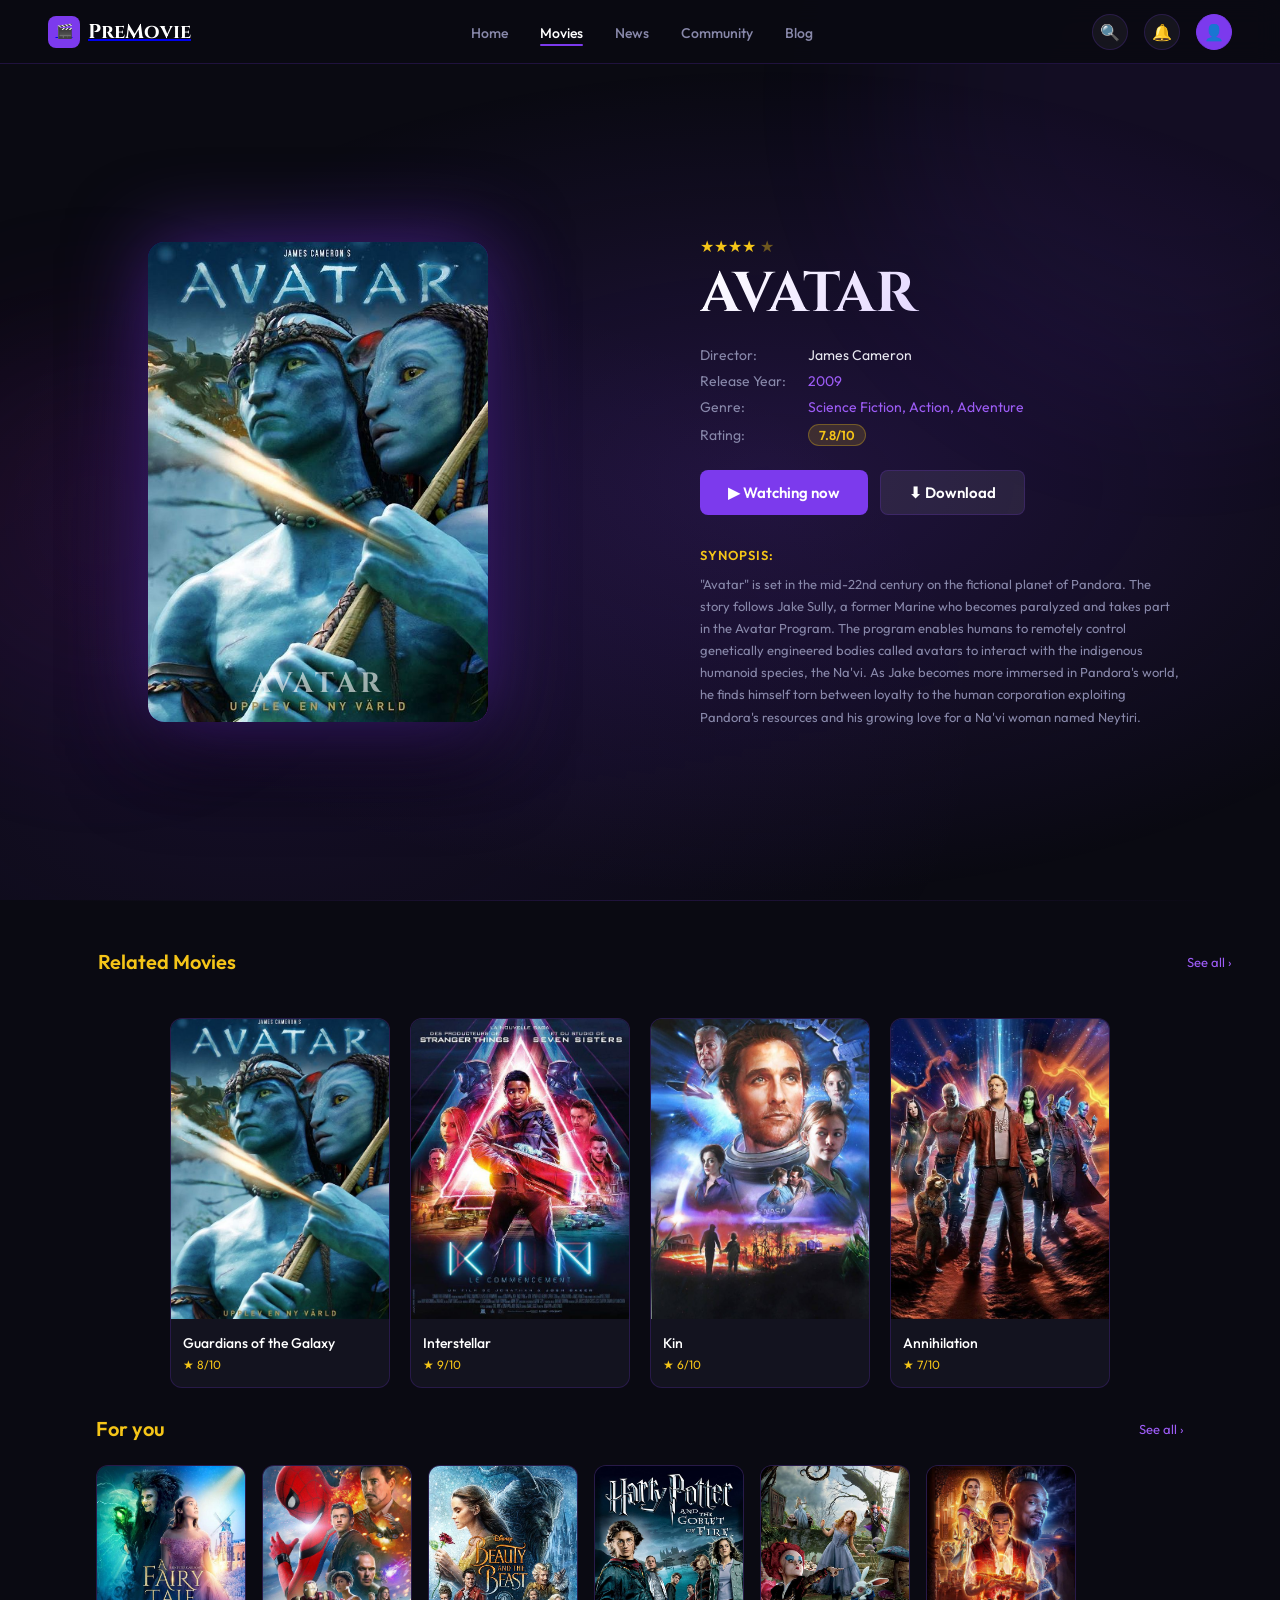
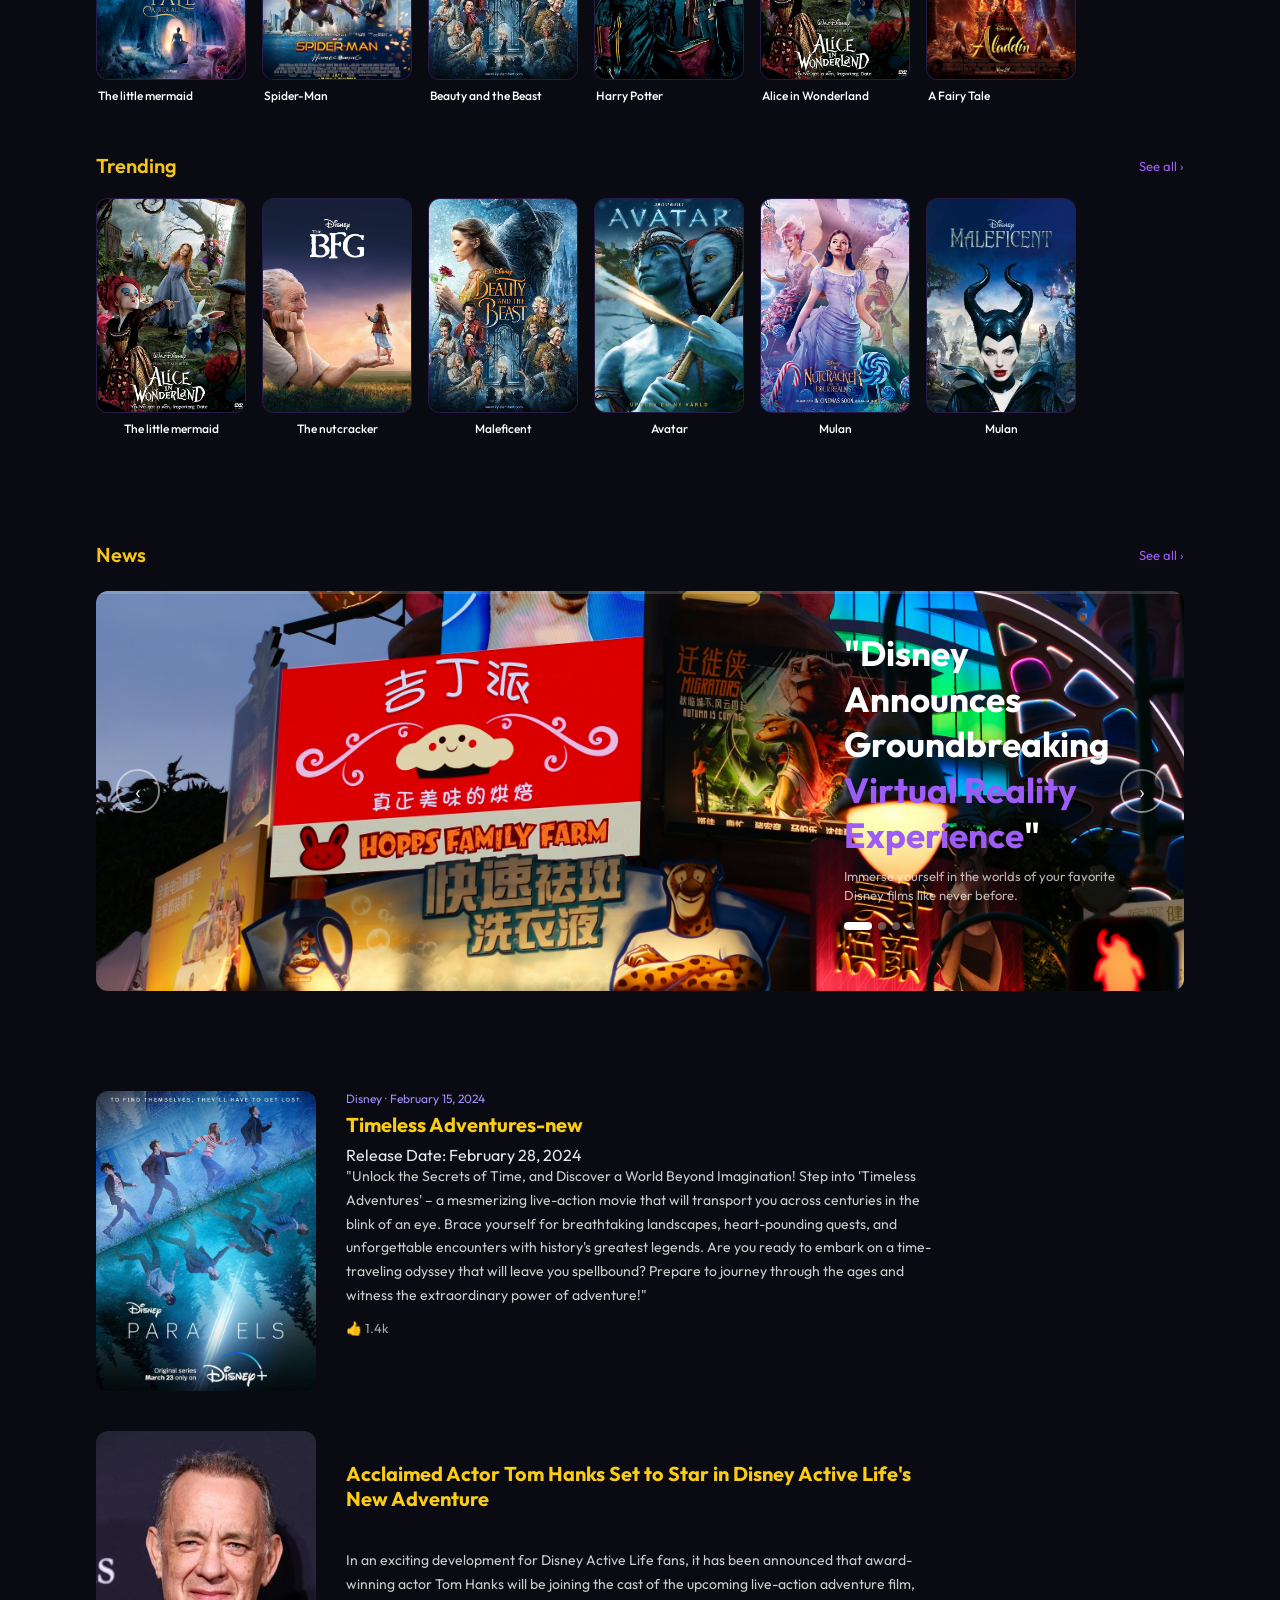
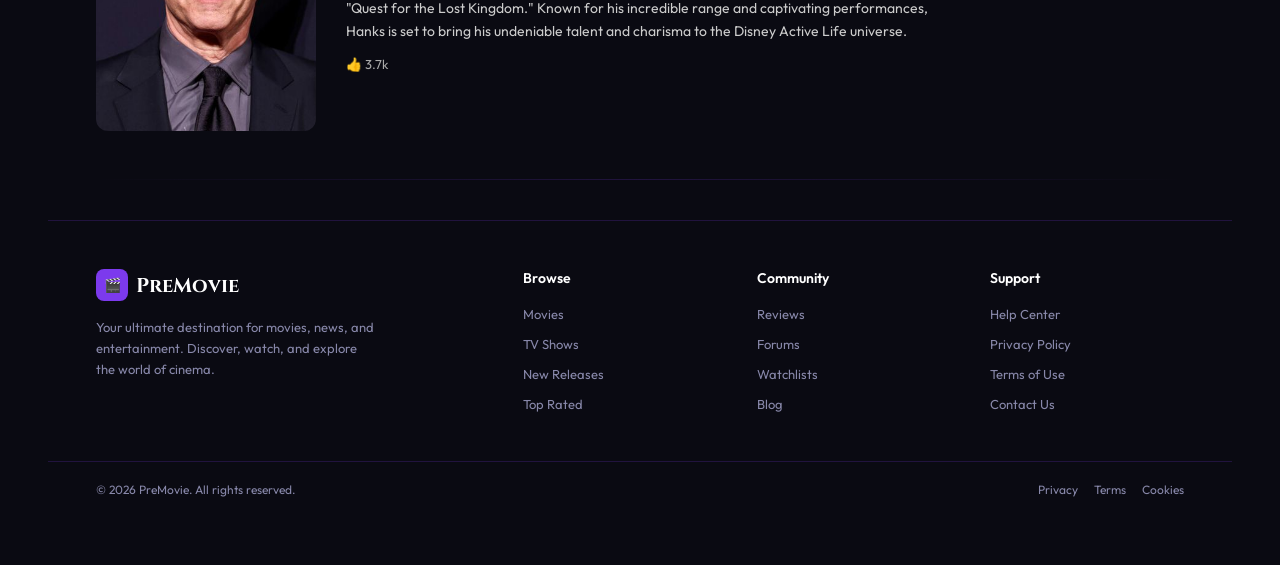
==== commit d6618a0d: "Add files via upload" ====
--- a/index.html
+++ b/index.html
@@ -14,10 +14,10 @@
 <div class="bg-orb orb1"></div>
 <div class="bg-orb orb2"></div>
 
-<nav>
-  <div class="nav-logo">
+<nav><a href="home.html"><div class="nav-logo">
     <span>🎬</span> PreMovie
-  </div>
+  </div></a>
+  
   <ul class="nav-links">
     <li><a href="home.html">Home</a></li>
     <li><a href="#movies" class="active">Movies</a></li>
@@ -59,11 +59,10 @@
         <span class="rating-badge">7.8/10</span>
       </div>
     </div>
-    <div class="hero-btns">
-      <button class="btn-primary">▶ Watching now</button>
-      <button class="btn-secondary">⬇ Download</button>
-    </div>
-    <div class="synopsis-title">Synopsis:</div>
+<div class="hero-btns">
+  <button id="playBtn" class="btn-primary" data-url="https://youtu.be/nb_fFj_0rq8?si=LIPtaszDohCEws3f">▶ Watching now</button>
+  <button class="btn-secondary">⬇ Download</button>
+</div>    <div class="synopsis-title">Synopsis:</div>
     <p class="synopsis-text">
       "Avatar" is set in the mid-22nd century on the fictional planet of Pandora. The story follows Jake Sully, a former Marine who becomes paralyzed and takes part in the Avatar Program. The program enables humans to remotely control genetically engineered bodies called avatars to interact with the indigenous humanoid species, the Na'vi. As Jake becomes more immersed in Pandora's world, he finds himself torn between loyalty to the human corporation exploiting Pandora's resources and his growing love for a Na'vi woman named Neytiri.
     </p>
@@ -77,69 +76,95 @@
     <span id="Related-Movies" class="section-title">Related Movies </span>
     <button class="section-more">See all ›</button>
   </div>
-  <div class="related-grid">
-    <div class="related-card">
-      <div class="related-img"><img src="img/9ab50a8d55f47ab21dbba4a57253d86739e1adcd.png" alt="Guardians of the Galaxy"></div>
-      <div class="related-info">
-        <div class="related-title">Guardians of the Galaxy</div>
-        <div class="related-rating">★ 8/10</div>
-      </div>
-    </div>
-    <div class="related-card">
-      <div class="related-img"><img src="img/5dd7d179c4892613f6f14f33fafb517d236cbc04.png" alt="Interstellar"></div>
-      <div class="related-info">
-        <div class="related-title">Interstellar</div>
-        <div class="related-rating">★ 9/10</div>
-      </div>
-    </div>
-    <div class="related-card">
-      <div class="related-img"><img src="img/c1ec2921121d1d8e1489015a8e46f947be843d3f.png" alt="Kin"></div>
-      <div class="related-info">
-        <div class="related-title">Kin</div>
-        <div class="related-rating">★ 6/10</div>
-      </div>
-    </div>
-    <div class="related-card">
-      <div class="related-img"><img src="img/f1bf13e0f73c4224011c5583d823ed44a7f5cdeb.png" alt="Annihilation"></div>
-      <div class="related-info">
-        <div class="related-title">Annihilation</div>
-        <div class="related-rating">★ 7/10</div>
-      </div>
-    </div>
-  </div>
-  <section class="browse-section">
+<div class="related-grid">
+  <div class="related-card" data-url="https://www.youtube.com/watch?v=d96cjJhvlMA">
+    <div class="related-img"><img src="img/9ab50a8d55f47ab21dbba4a57253d86739e1adcd.png" alt="Guardians of the Galaxy"></div>
+    <div class="related-info">
+      <div class="related-title">Guardians of the Galaxy</div>
+      <div class="related-rating">★ 8/10</div>
+    </div>
+  </div>
+
+  <div class="related-card" data-url="https://www.youtube.com/watch?v=Ac5wrM2uYbk">
+    <div class="related-img"><img src="img/5dd7d179c4892613f6f14f33fafb517d236cbc04.png" alt="Interstellar"></div>
+    <div class="related-info">
+      <div class="related-title">Interstellar</div>
+      <div class="related-rating">★ 9/10</div>
+    </div>
+  </div>
+
+  <div class="related-card" data-url="https://www.youtube.com/watch?v=zSWdZVtXT7E">
+    <div class="related-img"><img src="img/c1ec2921121d1d8e1489015a8e46f947be843d3f.png" alt="Kin"></div>
+    <div class="related-info">
+      <div class="related-title">Kin</div>
+      <div class="related-rating">★ 6/10</div>
+    </div>
+  </div>
+
+  <div class="related-card" data-url="https://www.youtube.com/watch?v=89OP78l9oF0">
+    <div class="related-img"><img src="img/f1bf13e0f73c4224011c5583d823ed44a7f5cdeb.png" alt="Annihilation"></div>
+    <div class="related-info">
+      <div class="related-title">Annihilation</div>
+      <div class="related-rating">★ 7/10</div>
+    </div>
+  </div>
+</div>
+
+<section class="browse-section">
   <div class="section-header">
     <span class="section-title">For you</span>
     <button class="section-more">See all ›</button>
   </div>
   <div class="browse-scroll">
-    <div class="browse-card">
-      <div class="browse-card-img"><img src="img/1.png" alt="Aladdin"><button class="heart-btn">♡</button></div>
+    <div class="browse-card" data-url="https://youtu.be/kpGo2_d3oYE?si=LBt-PMAEXfq8CiiN">
+      <div class="browse-card-img">
+        <img src="img/1.png" alt="The little mermaid">
+        <button class="heart-btn">♡</button>
+      </div>
       <div class="browse-card-title">The little mermaid</div>
     </div>
-    <div class="browse-card">
-      <div class="browse-card-img"><img src="img/Spider-Man.png" alt="Spider-Man"><button class="heart-btn">♡</button></div>
+
+    <div class="browse-card" data-url="https://youtu.be/aBlsrtxuwss?si=VrUr5LP2X7MTEMhb">
+      <div class="browse-card-img">
+        <img src="img/Spider-Man.png" alt="Spider-Man">
+        <button class="heart-btn">♡</button>
+      </div>
       <div class="browse-card-title">Spider-Man</div>
     </div>
-    <div class="browse-card">
-      <div class="browse-card-img"><img src="img/8d07d74cfd17aa25ae8be3e7f942c3ca4953ad0a.png" alt="Beauty and the Beast"><button class="heart-btn">♡</button></div>
+
+    <div class="browse-card" data-url="https://youtu.be/pnkgw6pAKkM?si=rvn3_uEgz79BB5sT">
+      <div class="browse-card-img">
+        <img src="img/8d07d74cfd17aa25ae8be3e7f942c3ca4953ad0a.png" alt="Beauty and the Beast">
+        <button class="heart-btn">♡</button>
+      </div>
       <div class="browse-card-title">Beauty and the Beast</div>
     </div>
-    <div class="browse-card">
-      <div class="browse-card-img"><img src="img/Harry Potter.png" alt="Harry Potter"><button class="heart-btn">♡</button></div>
+
+    <div class="browse-card" data-url="https://youtu.be/RIu4sFKGi6E?si=VLLfI3rD93CcC90j">
+      <div class="browse-card-img">
+        <img src="img/Harry Potter.png" alt="Harry Potter">
+        <button class="heart-btn">♡</button>
+      </div>
       <div class="browse-card-title">Harry Potter</div>
     </div>
-    <div class="browse-card">
-      <div class="browse-card-img"><img src="img/71aecd0272cf986ed2eb479b741e0f4abe1e6d1c.png" alt="Alice in Wonderland"><button class="heart-btn">♡</button></div>
+
+    <div class="browse-card" data-url="https://youtu.be/ENDLDgje0Wc?si=rEWEWZ76m7UwKU3K">
+      <div class="browse-card-img">
+        <img src="img/71aecd0272cf986ed2eb479b741e0f4abe1e6d1c.png" alt="Alice in Wonderland">
+        <button class="heart-btn">♡</button>
+      </div>
       <div class="browse-card-title">Alice in Wonderland</div>
     </div>
-    <div class="browse-card">
-      <div class="browse-card-img"><img src="img/5.png" alt="A Fairy Tale"><button class="heart-btn">♡</button></div>
+
+    <div class="browse-card" data-url="https://youtu.be/bME6kO2KXNk?si=5sxZkW778Zoqss9T">
+      <div class="browse-card-img">
+        <img src="img/5.png" alt="A Fairy Tale">
+        <button class="heart-btn">♡</button>
+      </div>
       <div class="browse-card-title">A Fairy Tale</div>
     </div>
   </div>
 </section>
-
 <!-- ===== TRENDING ===== -->
 <section class="trending-section">
   <div class="trending-header">
@@ -281,14 +306,16 @@
 </footer>
 
 <div class="footer-bottom">
-  <span>© 2024 PreMovie. All rights reserved.</span>
+  <span>© 2026 PreMovie. All rights reserved.</span>
   <span style="display:flex;gap:16px;">
     <a href="#" style="color:var(--text-muted);text-decoration:none;">Privacy</a>
     <a href="#" style="color:var(--text-muted);text-decoration:none;">Terms</a>
     <a href="#" style="color:var(--text-muted);text-decoration:none;">Cookies</a>
   </span>
 </div>
-
+<script>
+
+</script>
 <script src="movies-features.js"></script>
 <script src="news-slider.js"></script>
 </body>
--- a/style.css
+++ b/style.css
@@ -504,8 +504,7 @@
   }
 
 #Related-Movies{
-  position: relative;
-  left: 550px;
+ margin-left:50px ;
 }
 
   .section-more {
@@ -602,126 +601,63 @@
     transition: transform 0.4s;
 
   }
-
-
-
   .movie-card:hover .movie-card-img img { transform: scale(1.08); }
-
-
-
   .movie-card-placeholder {
 
     width: 100%; height: 100%;
-
     display: flex; align-items: center; justify-content: center;
-
     font-size: 40px;
-
     position: relative;
-
-  }
-
-
-
+  }
   .card-overlay {
-
     position: absolute; bottom: 0; left: 0; right: 0;
-
     background: linear-gradient(transparent, rgba(0,0,0,0.9));
-
     padding: 24px 10px 10px;
-
-  }
-
-
-
+  }
   .card-rating {
 
     display: flex; align-items: center; gap: 4px;
-
     font-size: 11px; color: var(--yellow);
-
-  }
-
-
-
+  }
   .movie-card-title {
-
     font-size: 13px; font-weight: 500; color: #fff;
-
     white-space: nowrap; overflow: hidden; text-overflow: ellipsis;
-
-  }
-
-
-
+  }
   .movie-card-genre {
-
     font-size: 11px; color: var(--text-muted);
-
     margin-top: 2px;
-
-  }
-
-
+  }
 
   .heart-btn {
-
     position: absolute; top: 8px; right: 8px;
-
     width: 28px; height: 28px;
-
     background: rgba(0,0,0,0.6); border: none;
-
     border-radius: 50%; display: flex; align-items: center; justify-content: center;
-
     cursor: pointer; font-size: 12px;
-
     opacity: 0; transition: opacity 0.2s;
-
-  }
-
-
-
+  }
   .movie-card:hover .heart-btn { opacity: 1; }
 
-
-
-  /* ===== RELATED ===== */
-
- 
-
 .related-grid {
-
     display: flex; justify-content: center; gap: 20px; flex-wrap: wrap; padding: 20px 0;
-
 }
 #new1{
   position: relative;
   top:30px;
 }
 
-
 .related-card {
-
     flex: 0 0 220px; background: var(--bg-card); border-radius: 12px;
-
     overflow: hidden; border: 1px solid var(--border); cursor: pointer; transition: all 0.3s ease;
-
-}
-
-
+}
 
 .related-card:hover {
 
     border-color: var(--purple); transform: translateY(-5px);
-
     box-shadow: 0 10px 20px rgba(0,0,0,0.5);
 
 }
 
-
-
 .related-img { width: 100%; height: 300px; overflow: hidden; position: relative; }
 
 .related-img img { width: 100%; height: 100%; object-fit: cover; object-position: center; }
@@ -734,7 +670,6 @@
 
 .related-rating { font-size: 12px; color: var(--yellow); display: flex; align-items: center; gap: 4px; }
 
-  /* ===== NEWS SECTION ===== */
 .news-hero {
   position: relative;
   width: 100%;
@@ -742,14 +677,11 @@
   overflow: hidden;
   border-radius: 12px;
 }
-
-/* 🔥 الخلفية */
 .news-hero-bg {
   position: absolute;
   inset: 0;
   z-index: 0;
 }
-
 .news-hero-bg img {
   width: 100%;
   height: 100%;
@@ -757,8 +689,6 @@
   object-position: center;
   display: block;
 }
-
-
 .news-hero::after {
   content: "";
   position: absolute;
@@ -793,7 +723,6 @@
   color: var(--yellow);
 }
 
-/* 🔥 النقاط */
 .news-dots {
   display: flex;
   gap: 6px;
@@ -805,18 +734,15 @@
   gap: 40px;
   margin-top: 100px;
 }
-
-/* 🔥 الكرت */
 .news-item {
   display: flex;
   gap: 30px;
   align-items: flex-start;
 }
 
-/* 🔥 الصورة (كبيرة وواضحة) */
 .news-thumb {
-  width: 220px;   /* 👈 كبرناها */
-  height: 300px;  /* 👈 طول مثل البوستر */
+  width: 220px;
+  height: 300px;
   border-radius: 12px;
   overflow: hidden;
   flex-shrink: 0;
@@ -829,50 +755,37 @@
   object-fit: cover;
   transition: 0.4s;
 }
-
-/* 🔥 تأثير احترافي */
 .news-thumb:hover img {
   transform: scale(1.05);
 }
-
-/* 🔥 المحتوى */
 .news-content {
   flex: 1;
   max-width: 600px;
   position: relative;
- 
-}
-
-/* 🔥 العنوان */
+}
+
 .news-title {
   font-size: 20px;
   font-weight: 700;
-  color: #facc15; /* أصفر */
+  color: #facc15; 
   margin-bottom: 8px;
 }
 
-/* 🔥 التاريخ */
 .news-tag {
   font-size: 12px;
   color: #a78bfa;
   margin-bottom: 6px;
 }
-
-/* 🔥 الوصف */
 .news-excerpt {
   font-size: 14px;
   color: #ccc;
   line-height: 1.7;
   margin-bottom: 12px;
 }
-
-/* 🔥 اللايك */
 .news-likes {
   font-size: 13px;
   color: #aaa;
 }
-
-/* 🔥 Responsive */
 @media (max-width: 768px) {
   .news-item {
     flex-direction: column;
@@ -919,41 +832,18 @@
 .news-arrow:hover {
   background: rgba(255,255,255,0.2);
 }
-
-  /* ===== DIVIDER ===== */
-
   .divider {
-
     height: 1px;
-
     background: linear-gradient(90deg, transparent, var(--border), transparent);
-
     margin: 0 48px;
-
-  }
-
-
-
-  /* ===== FOOTER ===== */
-
+  }
   footer {
-
     padding: 48px; border-top: 1px solid var(--border);
-
     display: grid; grid-template-columns: 2fr 1fr 1fr 1fr;
-
     gap: 40px; margin-top: 40px;
-
-  }
-
-
-
+  }
   .footer-brand .nav-logo { margin-bottom: 16px; }
-
   .footer-brand p { font-size: 13px; color: var(--text-muted); line-height: 1.6; max-width: 280px; }
-
-
-
   .footer-col h4 { font-size: 14px; font-weight: 600; margin-bottom: 16px; color: #fff; }
 
   .footer-col ul { list-style: none; display: flex; flex-direction: column; gap: 10px; }
@@ -961,131 +851,58 @@
   .footer-col li a { text-decoration: none; color: var(--text-muted); font-size: 13px; transition: color 0.2s; }
 
   .footer-col li a:hover { color: var(--purple-light); }
-
-
-
   .footer-bottom {
-
     padding: 20px 48px;
-
     border-top: 1px solid var(--border);
-
     display: flex; justify-content: space-between; align-items: center;
-
     font-size: 12px; color: var(--text-muted);
-
-  }
-
-
-
-  /* ===== BG EFFECTS ===== */
-
+  }
   .bg-orb {
-
     position: fixed; pointer-events: none; z-index: 0;
-
     border-radius: 50%; filter: blur(80px); opacity: 0.08;
-
-  }
-
-
-
+  }
   .orb1 {
-
     width: 600px; height: 600px;
-
     background: var(--purple);
-
     top: -200px; right: -200px;
-
     animation: float 8s ease-in-out infinite;
-
-  }
-
-
-
+  }
   .orb2 {
-
     width: 400px; height: 400px;
-
     background: #c026d3;
-
     bottom: 20%; left: -100px;
-
     animation: float 10s ease-in-out infinite reverse;
-
-  }
-
-
-
+  }
   @keyframes float {
-
     0%, 100% { transform: translateY(0) scale(1); }
-
     50% { transform: translateY(-30px) scale(1.05); }
-
-  }
-
-
-
-  /* ===== RESPONSIVE ===== */
-
+  }
   @media (max-width: 900px) {
-
     .hero { grid-template-columns: 1fr; padding: 40px 24px; }
-
     .hero-info { padding-left: 0; margin-top: 32px; }
-
     .hero-title { font-size: 36px; }
-
     nav { padding: 0 24px; }
-
     .nav-links { display: none; }
-
     section { padding: 40px 24px; }
-
     footer { grid-template-columns: 1fr 1fr; padding: 40px 24px; }
-
     .footer-bottom { padding: 20px 24px; }
-
     .divider { margin: 0 24px; }
 
   }
-
-
-
-  /* ===== COLORS FOR PLACEHOLDERS ===== */
-
   .c1 { background: linear-gradient(135deg, #1a237e, #7b1fa2); }
-
   .c2 { background: linear-gradient(135deg, #1b5e20, #2e7d32); }
-
   .c3 { background: linear-gradient(135deg, #b71c1c, #c62828); }
-
   .c4 { background: linear-gradient(135deg, #e65100, #ef6c00); }
-
   .c5 { background: linear-gradient(135deg, #004d40, #00695c); }
-
   .c6 { background: linear-gradient(135deg, #311b92, #4527a0); }
-
   .c7 { background: linear-gradient(135deg, #880e4f, #ad1457); }
-
   .c8 { background: linear-gradient(135deg, #0d47a1, #1565c0); }
-
   .cn1 { background: linear-gradient(135deg, #37474f, #546e7a); }
-
   .cn2 { background: linear-gradient(135deg, #4a148c, #6a1b9a); }
 
-
-
-  /* fade in */
-
   .fade-in {
-
     opacity: 0; transform: translateY(20px);
-
     animation: fadeIn 0.6s ease forwards;
-
   }
 
   @keyframes fadeIn {
@@ -1100,12 +917,6 @@
 
   .delay-3 { animation-delay: 0.3s; }
 
-/* ============================================
-   ADDITIONS: Browse sections (Popular / For You)
-   + Trending + hero poster img fix
-   ============================================ */
-
-/* Hero poster image inside placeholder */
 .hero-poster-placeholder img {
   width: 100%;
   height: 100%;
@@ -1114,7 +925,6 @@
   display: block;
 }
 
-/* ===== BROWSE SECTION (Popular / For you) ===== */
 .browse-section {
   padding: 8px 48px 32px;
 }
@@ -1186,7 +996,6 @@
   padding: 0 2px;
 }
 
-/* ===== TRENDING SECTION ===== */
 .trending-section {
   padding: 8px 48px 48px;
 }
@@ -1241,9 +1050,6 @@
   text-overflow: ellipsis;
   padding: 0 2px;
 }
-
-/* heart-btn already defined above for browse-card,
-   apply same for movie-card */
 .movie-card-img .heart-btn {
   position: absolute;
   top: 8px; right: 8px;
@@ -1258,7 +1064,6 @@
 
 .movie-card:hover .heart-btn { opacity: 1; }
 
-/* Responsive */
 @media (max-width: 900px) {
   .browse-section { padding: 8px 24px 28px; }
   .trending-section { padding: 8px 24px 40px; }
--- a/movies-features.css
+++ b/movies-features.css
@@ -1,11 +1,3 @@
-/* ============================================================
-   MOVIES PAGE — Play Overlay + Video Modal CSS
-   Paste into style.css or link as a separate file.
-   ============================================================ */
-
-/* ──────────────────────────────────────────────
-   PLAY OVERLAY
-   ────────────────────────────────────────────── */
 .pm-play-overlay {
   position: absolute;
   inset: 0;
@@ -16,10 +8,9 @@
   transition: background 0.3s ease;
   border-radius: inherit;
   z-index: 3;
-  pointer-events: none; /* card's click handles it */
+  pointer-events: none; 
 }
 
-/* Show on parent hover */
 .movie-card:hover .pm-play-overlay,
 .browse-card:hover .pm-play-overlay,
 .related-card:hover .pm-play-overlay,
@@ -27,7 +18,6 @@
   background: rgba(0, 0, 0, 0.45);
 }
 
-/* Play circle button */
 .pm-play-circle {
   width: 52px;
   height: 52px;
@@ -44,7 +34,6 @@
   backdrop-filter: blur(4px);
 }
 
-/* Animate in on hover */
 .movie-card:hover        .pm-play-circle,
 .browse-card:hover       .pm-play-circle,
 .related-card:hover      .pm-play-circle,
@@ -52,13 +41,9 @@
   transform: scale(1);
   opacity: 1;
 }
-
-/* Also show on click (for touch devices) */
 .pm-play-circle:active {
   transform: scale(0.92);
 }
-
-/* Larger circle for hero poster */
 .hero-poster-placeholder .pm-play-circle {
   width: 68px;
   height: 68px;
@@ -68,13 +53,9 @@
   height: 36px;
 }
 
-/* Related card has taller image — center nicely */
 .related-img { position: relative; }
 
 
-/* ──────────────────────────────────────────────
-   VIDEO MODAL
-   ────────────────────────────────────────────── */
 .pm-video-modal {
   position: fixed;
   inset: 0;
@@ -92,7 +73,6 @@
   opacity: 1;
 }
 
-/* Blurred dark backdrop */
 .pm-video-backdrop {
   position: absolute;
   inset: 0;
@@ -101,7 +81,7 @@
   -webkit-backdrop-filter: blur(12px);
 }
 
-/* Modal container */
+
 .pm-video-container {
   position: relative;
   z-index: 1;
@@ -123,7 +103,6 @@
   opacity: 1;
 }
 
-/* Close button */
 .pm-video-close {
   position: absolute;
   top: 14px;
@@ -147,7 +126,6 @@
   transform: scale(1.1) rotate(90deg);
 }
 
-/* Title bar */
 .pm-video-title-bar {
   padding: 16px 56px 12px 20px;
   display: flex;
@@ -169,12 +147,10 @@
   color: #a78bfa;
   font-weight: 500;
 }
-
-/* 16:9 iframe wrapper */
 .pm-video-frame-wrap {
   position: relative;
   width: 100%;
-  padding-bottom: 56.25%; /* 16:9 */
+  padding-bottom: 56.25%; 
   background: #000;
 }
 
@@ -186,7 +162,6 @@
   border: none;
 }
 
-/* ── Responsive ── */
 @media (max-width: 600px) {
   .pm-video-container {
     width: 96vw;
--- a/news-slider.css
+++ b/news-slider.css
@@ -1,43 +1,27 @@
-/* ============================================================
-   NEWS PAGE — Slider Transitions CSS  (FIXED v2)
-   ============================================================ */
-
-/* ── Base hero setup ── */
 .news-hero {
   position: relative;
   overflow: hidden;
 }
-
-/* 
-  الصورة: لا transition ثابتة هنا — الـ JS يتحكم فيها مباشرة
-  عبر style.transition inline، هذا يمنع أي "وميض" عند تغيير src
-*/
 .news-hero-bg img {
   display: block;
   width: 100%;
   height: 100%;
   object-fit: cover;
-  /* opacity يُدار من JS فقط — لا transition هنا */
+
 }
 
-/* ── حالة Exit: المحتوى النصي يختفي ── */
 .news-hero.pm-slider-exit .news-hero-content {
   opacity: 0;
   transform: translateY(8px);
 }
 
-/* ── حالة Enter: المحتوى النصي يظهر ── */
 .news-hero.pm-slider-enter .news-hero-content {
   opacity: 1;
   transform: translateY(0);
 }
-
-/* Content transition — النص فقط */
 .news-hero-content {
   transition: opacity 0.4s ease, transform 0.4s ease;
 }
-
-/* ── Progress bar ── */
 .news-hero::after {
   content: '';
   position: absolute;
@@ -64,8 +48,6 @@
   width: 28px;
   border-radius: 4px;
 }
-
-/* ── Right arrow ── */
 .news-arrow {
   cursor: pointer;
   user-select: none;
@@ -74,13 +56,10 @@
   font-weight: 300;
   line-height: 1;
 }
-
 .news-arrow:hover {
   background: rgba(124, 58, 237, 0.5);
   border-color: var(--purple, #7c3aed);
 }
-
-/* ── Left arrow (injected by JS) ── */
 .news-arrow-left {
   position: absolute;
   left: 20px;
@@ -98,13 +77,10 @@
   z-index: 2;
   transition: background 0.25s, border-color 0.25s;
 }
-
-/* ── h2 span highlight ── */
 .news-hero-content h2 span {
   color: var(--purple-light, #a78bfa);
 }
 
-/* ── Min height ── */
 @media (min-width: 769px) {
   .news-hero { min-height: 380px; }
 }
